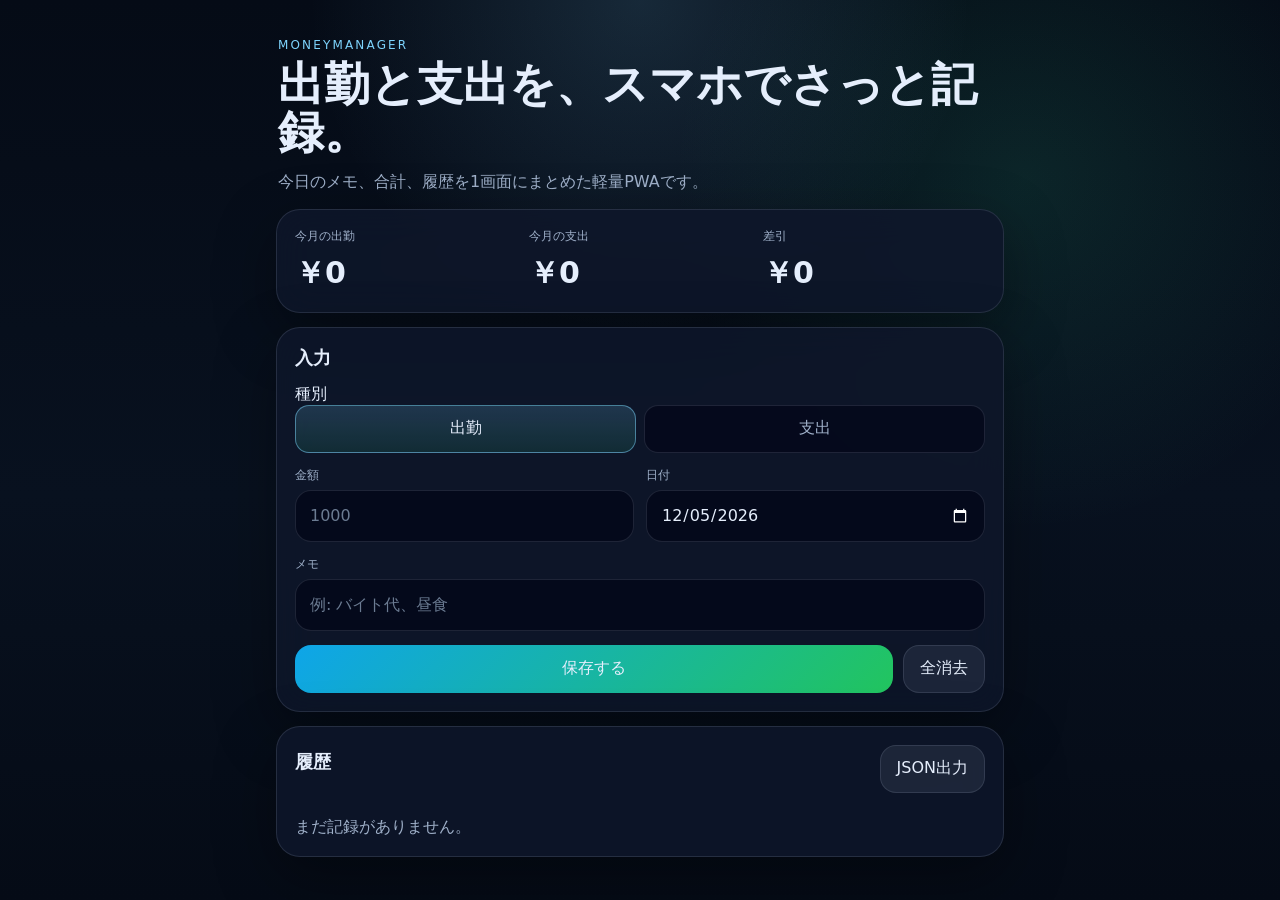
==== index.html @ 8ff8ebfe "feat: initial PWA money manager" ====
<!doctype html>
<html lang="ja">
  <head>
    <meta charset="UTF-8" />
    <meta name="viewport" content="width=device-width, initial-scale=1, viewport-fit=cover" />
    <meta name="theme-color" content="#0f172a" />
    <meta name="apple-mobile-web-app-capable" content="yes" />
    <meta name="apple-mobile-web-app-status-bar-style" content="black-translucent" />
    <meta name="apple-mobile-web-app-title" content="MoneyManager" />
    <title>MoneyManager</title>
    <link rel="manifest" href="./manifest.webmanifest" />
    <link rel="icon" href="./icon.svg" type="image/svg+xml" />
    <link rel="stylesheet" href="./styles.css" />
    <script defer src="./app.js"></script>
  </head>
  <body>
    <div class="app-shell">
      <header class="hero">
        <p class="eyebrow">MoneyManager</p>
        <h1>出勤と支出を、スマホでさっと記録。</h1>
        <p class="lede">今日のメモ、合計、履歴を1画面にまとめた軽量PWAです。</p>
      </header>

      <main class="content">
        <section class="card summary-card">
          <div class="summary-grid">
            <div>
              <span class="label">今月の出勤</span>
              <strong id="incomeTotal">¥0</strong>
            </div>
            <div>
              <span class="label">今月の支出</span>
              <strong id="expenseTotal">¥0</strong>
            </div>
            <div>
              <span class="label">差引</span>
              <strong id="balanceTotal">¥0</strong>
            </div>
          </div>
        </section>

        <section class="card form-card">
          <h2>入力</h2>
          <form id="entryForm" autocomplete="off">
            <div class="field-group">
              <label for="entryType">種別</label>
              <div class="segmented" role="radiogroup" aria-label="種別">
                <input type="radio" name="entryType" id="typeIncome" value="income" checked />
                <label for="typeIncome">出勤</label>
                <input type="radio" name="entryType" id="typeExpense" value="expense" />
                <label for="typeExpense">支出</label>
              </div>
            </div>

            <div class="field-grid">
              <div class="field">
                <label for="amount">金額</label>
                <input id="amount" name="amount" type="number" min="0" step="1" inputmode="numeric" placeholder="1000" required />
              </div>
              <div class="field">
                <label for="entryDate">日付</label>
                <input id="entryDate" name="entryDate" type="date" required />
              </div>
            </div>

            <div class="field">
              <label for="note">メモ</label>
              <input id="note" name="note" type="text" maxlength="40" placeholder="例: バイト代、昼食" />
            </div>

            <div class="actions">
              <button type="submit" class="primary">保存する</button>
              <button type="button" id="clearAllButton" class="secondary">全消去</button>
            </div>
          </form>
        </section>

        <section class="card history-card">
          <div class="section-head">
            <h2>履歴</h2>
            <button id="exportButton" type="button" class="ghost">JSON出力</button>
          </div>
          <ul id="entryList" class="entry-list" aria-live="polite"></ul>
          <p id="emptyState" class="empty-state">まだ記録がありません。</p>
        </section>
      </main>
    </div>
  </body>
</html>
---- styles.css ----
:root {
  color-scheme: dark;
  --bg: #08111f;
  --panel: rgba(15, 23, 42, 0.86);
  --panel-strong: #111c31;
  --line: rgba(148, 163, 184, 0.18);
  --text: #e5eefc;
  --muted: #9fb0c9;
  --accent: #7dd3fc;
  --accent-2: #34d399;
  --danger: #fb7185;
  --shadow: 0 20px 60px rgba(0, 0, 0, 0.35);
}

* { box-sizing: border-box; }
html, body { margin: 0; min-height: 100%; font-family: system-ui, -apple-system, BlinkMacSystemFont, "Segoe UI", sans-serif; }
body {
  color: var(--text);
  background:
    radial-gradient(circle at top, rgba(125, 211, 252, 0.15), transparent 30%),
    radial-gradient(circle at 80% 20%, rgba(52, 211, 153, 0.12), transparent 28%),
    linear-gradient(180deg, #050b16 0%, var(--bg) 55%, #050b16 100%);
}

.app-shell { max-width: 760px; margin: 0 auto; padding: 20px 16px 40px; }
.hero { padding: 18px 2px 14px; }
.eyebrow { margin: 0 0 8px; color: var(--accent); letter-spacing: 0.18em; font-size: 12px; text-transform: uppercase; }
h1 { margin: 0; font-size: clamp(30px, 7vw, 46px); line-height: 1.05; }
.lede { margin: 12px 0 0; color: var(--muted); line-height: 1.65; }
.content { display: grid; gap: 14px; }
.card {
  background: var(--panel);
  border: 1px solid var(--line);
  border-radius: 24px;
  box-shadow: var(--shadow);
  backdrop-filter: blur(18px);
}
.summary-card, .form-card, .history-card { padding: 18px; }
.summary-grid { display: grid; grid-template-columns: repeat(3, minmax(0, 1fr)); gap: 12px; }
.summary-grid strong { display: block; margin-top: 8px; font-size: clamp(22px, 4vw, 30px); }
.label, .field label { display: block; color: var(--muted); font-size: 12px; margin-bottom: 6px; }

h2 { margin: 0 0 14px; font-size: 18px; }
.field-group, .field { margin-bottom: 14px; }
.field-grid { display: grid; gap: 12px; grid-template-columns: repeat(2, minmax(0, 1fr)); }
input, button {
  font: inherit;
}
input[type="number"], input[type="date"], input[type="text"] {
  width: 100%;
  border: 1px solid var(--line);
  border-radius: 16px;
  background: rgba(2, 6, 23, 0.72);
  color: var(--text);
  padding: 14px 14px;
  min-height: 52px;
}
input::placeholder { color: #6b7b92; }
input:focus { outline: 2px solid rgba(125, 211, 252, 0.45); outline-offset: 1px; }
.segmented {
  display: grid;
  grid-template-columns: repeat(2, 1fr);
  gap: 8px;
}
.segmented input { position: absolute; opacity: 0; pointer-events: none; }
.segmented label {
  display: grid;
  place-items: center;
  border-radius: 14px;
  min-height: 48px;
  border: 1px solid var(--line);
  background: rgba(2, 6, 23, 0.65);
  color: var(--muted);
}
.segmented input:checked + label {
  color: var(--text);
  border-color: rgba(125, 211, 252, 0.5);
  background: linear-gradient(180deg, rgba(125, 211, 252, 0.18), rgba(52, 211, 153, 0.12));
}
.actions, .section-head { display: flex; gap: 10px; }
.actions { margin-top: 6px; }
.section-head { align-items: center; justify-content: space-between; margin-bottom: 10px; }
button {
  border: 0;
  border-radius: 16px;
  min-height: 48px;
  padding: 0 16px;
  color: var(--text);
}
.primary { background: linear-gradient(135deg, #0ea5e9, #22c55e); flex: 1; }
.secondary, .ghost { background: rgba(148, 163, 184, 0.12); border: 1px solid var(--line); }
.entry-list { list-style: none; padding: 0; margin: 0; display: grid; gap: 10px; }
.entry-item {
  display: flex;
  align-items: center;
  justify-content: space-between;
  gap: 12px;
  padding: 14px;
  border-radius: 18px;
  background: rgba(2, 6, 23, 0.48);
  border: 1px solid rgba(148, 163, 184, 0.12);
}
.entry-meta { min-width: 0; }
.entry-title { display: flex; gap: 8px; align-items: center; font-weight: 700; }
.badge {
  font-size: 12px;
  padding: 4px 10px;
  border-radius: 999px;
  background: rgba(125, 211, 252, 0.14);
  color: var(--accent);
}
.badge.expense { background: rgba(251, 113, 133, 0.14); color: var(--danger); }
.entry-note, .entry-date { color: var(--muted); font-size: 13px; margin-top: 4px; }
.entry-amount { font-size: 18px; font-weight: 800; white-space: nowrap; }
.entry-actions button { min-height: 40px; padding: 0 12px; border-radius: 12px; }
.empty-state { margin: 14px 0 0; color: var(--muted); }

@media (max-width: 640px) {
  .summary-grid, .field-grid { grid-template-columns: 1fr; }
  .actions, .section-head { flex-direction: column; align-items: stretch; }
}
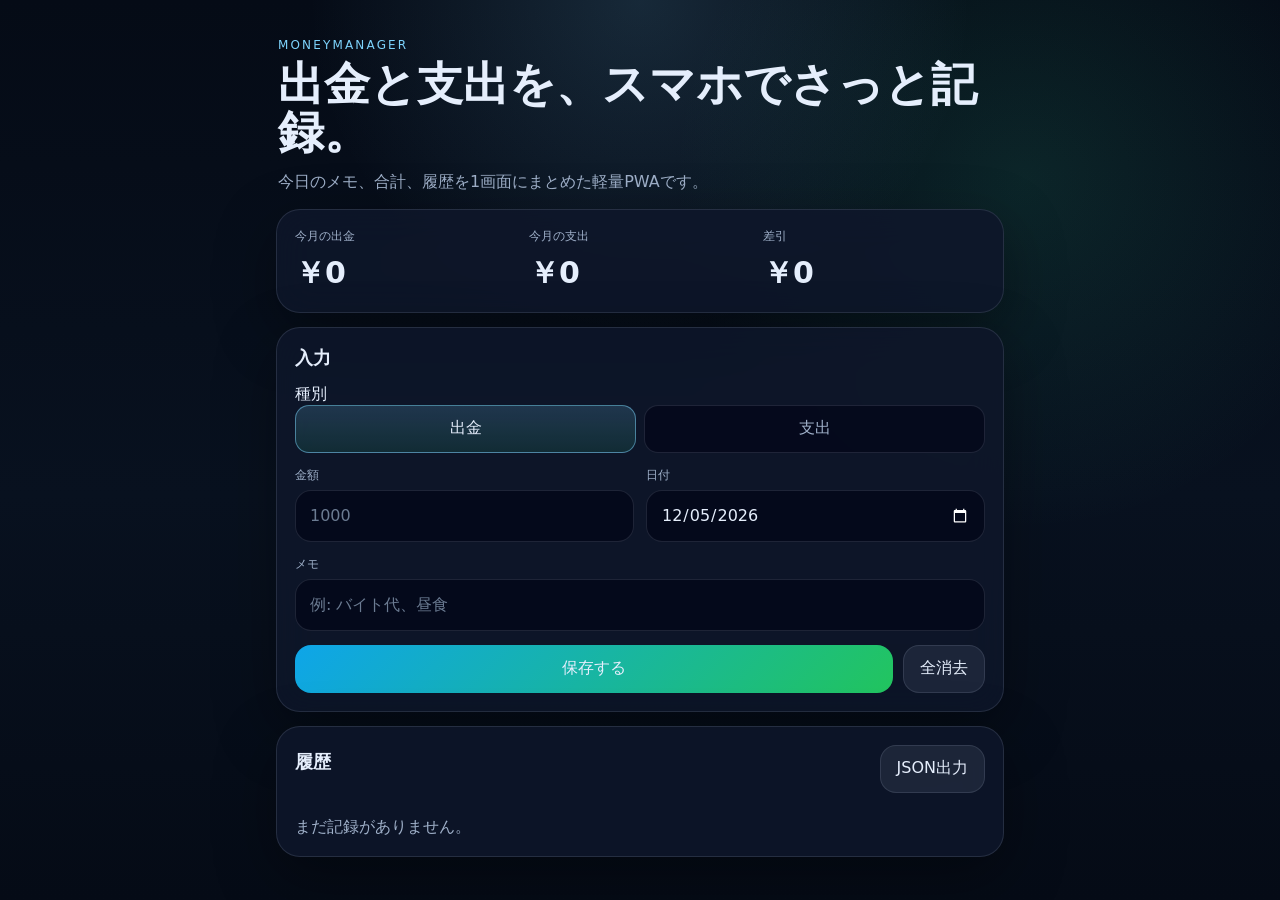
==== commit 7857c755: "fix: rename income label to expenditure" ====
--- a/index.html
+++ b/index.html
@@ -17,7 +17,7 @@
     <div class="app-shell">
       <header class="hero">
         <p class="eyebrow">MoneyManager</p>
-        <h1>出勤と支出を、スマホでさっと記録。</h1>
+        <h1>出金と支出を、スマホでさっと記録。</h1>
         <p class="lede">今日のメモ、合計、履歴を1画面にまとめた軽量PWAです。</p>
       </header>
 
@@ -25,7 +25,7 @@
         <section class="card summary-card">
           <div class="summary-grid">
             <div>
-              <span class="label">今月の出勤</span>
+              <span class="label">今月の出金</span>
               <strong id="incomeTotal">¥0</strong>
             </div>
             <div>
@@ -46,7 +46,7 @@
               <label for="entryType">種別</label>
               <div class="segmented" role="radiogroup" aria-label="種別">
                 <input type="radio" name="entryType" id="typeIncome" value="income" checked />
-                <label for="typeIncome">出勤</label>
+                <label for="typeIncome">出金</label>
                 <input type="radio" name="entryType" id="typeExpense" value="expense" />
                 <label for="typeExpense">支出</label>
               </div>
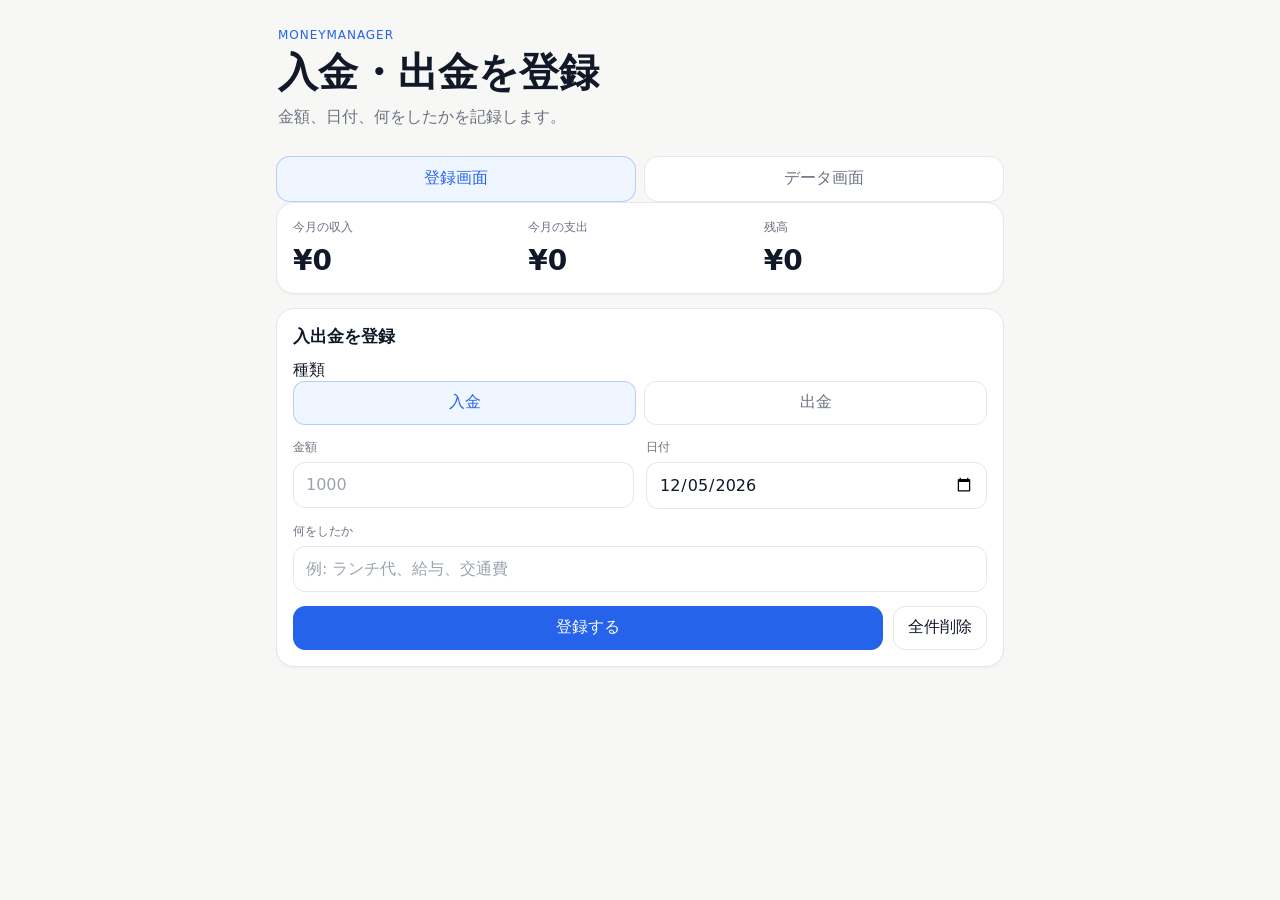
==== commit 4d337266: "Split entry and data pages" ====
--- a/index.html
+++ b/index.html
@@ -3,87 +3,10 @@
   <head>
     <meta charset="UTF-8" />
     <meta name="viewport" content="width=device-width, initial-scale=1, viewport-fit=cover" />
-    <meta name="theme-color" content="#0f172a" />
-    <meta name="apple-mobile-web-app-capable" content="yes" />
-    <meta name="apple-mobile-web-app-status-bar-style" content="black-translucent" />
-    <meta name="apple-mobile-web-app-title" content="MoneyManager" />
+    <meta http-equiv="refresh" content="0; url=./entry.html" />
     <title>MoneyManager</title>
-    <link rel="manifest" href="./manifest.webmanifest" />
-    <link rel="icon" href="./icon.svg" type="image/svg+xml" />
-    <link rel="stylesheet" href="./styles.css" />
-    <script defer src="./app.js"></script>
   </head>
   <body>
-    <div class="app-shell">
-      <header class="hero">
-        <p class="eyebrow">MoneyManager</p>
-        <h1>出金と支出を、スマホでさっと記録。</h1>
-        <p class="lede">今日のメモ、合計、履歴を1画面にまとめた軽量PWAです。</p>
-      </header>
-
-      <main class="content">
-        <section class="card summary-card">
-          <div class="summary-grid">
-            <div>
-              <span class="label">今月の出金</span>
-              <strong id="incomeTotal">¥0</strong>
-            </div>
-            <div>
-              <span class="label">今月の支出</span>
-              <strong id="expenseTotal">¥0</strong>
-            </div>
-            <div>
-              <span class="label">差引</span>
-              <strong id="balanceTotal">¥0</strong>
-            </div>
-          </div>
-        </section>
-
-        <section class="card form-card">
-          <h2>入力</h2>
-          <form id="entryForm" autocomplete="off">
-            <div class="field-group">
-              <label for="entryType">種別</label>
-              <div class="segmented" role="radiogroup" aria-label="種別">
-                <input type="radio" name="entryType" id="typeIncome" value="income" checked />
-                <label for="typeIncome">出金</label>
-                <input type="radio" name="entryType" id="typeExpense" value="expense" />
-                <label for="typeExpense">支出</label>
-              </div>
-            </div>
-
-            <div class="field-grid">
-              <div class="field">
-                <label for="amount">金額</label>
-                <input id="amount" name="amount" type="number" min="0" step="1" inputmode="numeric" placeholder="1000" required />
-              </div>
-              <div class="field">
-                <label for="entryDate">日付</label>
-                <input id="entryDate" name="entryDate" type="date" required />
-              </div>
-            </div>
-
-            <div class="field">
-              <label for="note">メモ</label>
-              <input id="note" name="note" type="text" maxlength="40" placeholder="例: バイト代、昼食" />
-            </div>
-
-            <div class="actions">
-              <button type="submit" class="primary">保存する</button>
-              <button type="button" id="clearAllButton" class="secondary">全消去</button>
-            </div>
-          </form>
-        </section>
-
-        <section class="card history-card">
-          <div class="section-head">
-            <h2>履歴</h2>
-            <button id="exportButton" type="button" class="ghost">JSON出力</button>
-          </div>
-          <ul id="entryList" class="entry-list" aria-live="polite"></ul>
-          <p id="emptyState" class="empty-state">まだ記録がありません。</p>
-        </section>
-      </main>
-    </div>
+    <p><a href="./entry.html">entry.html に移動します</a></p>
   </body>
 </html>
